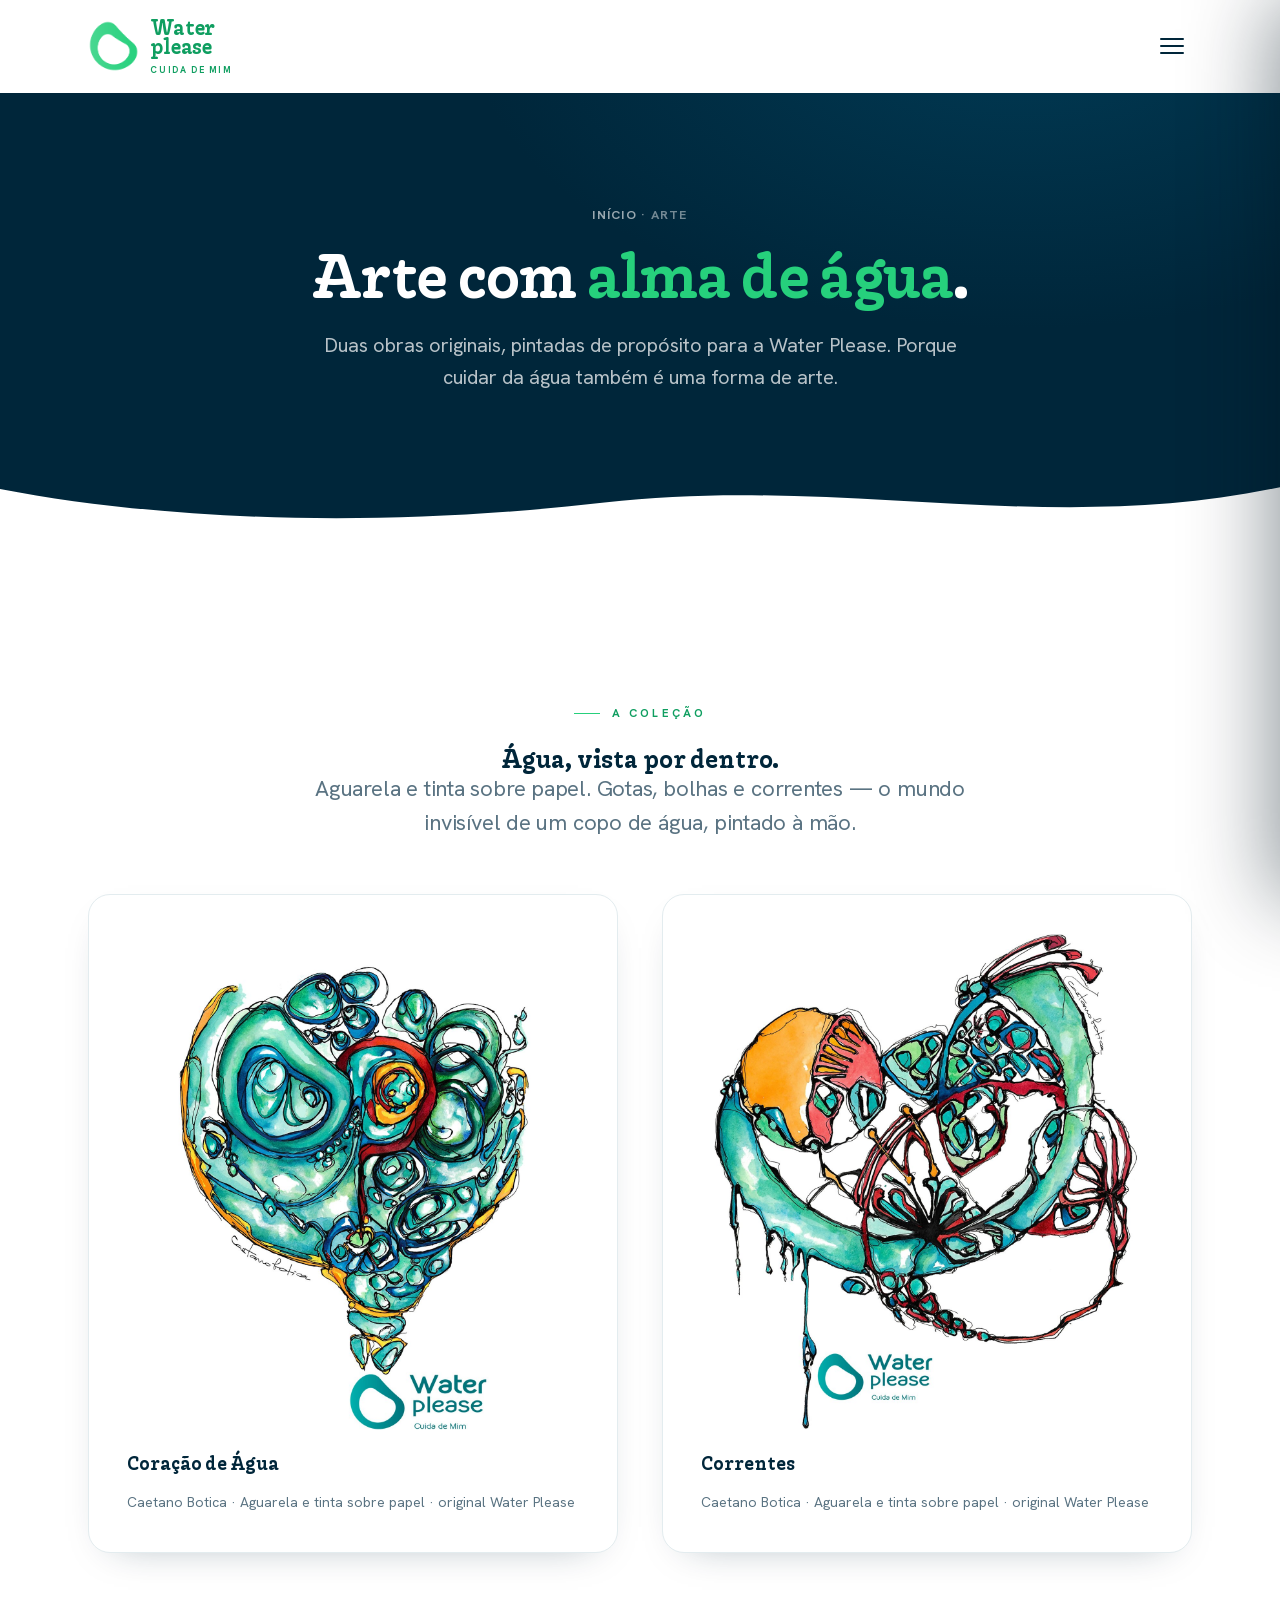
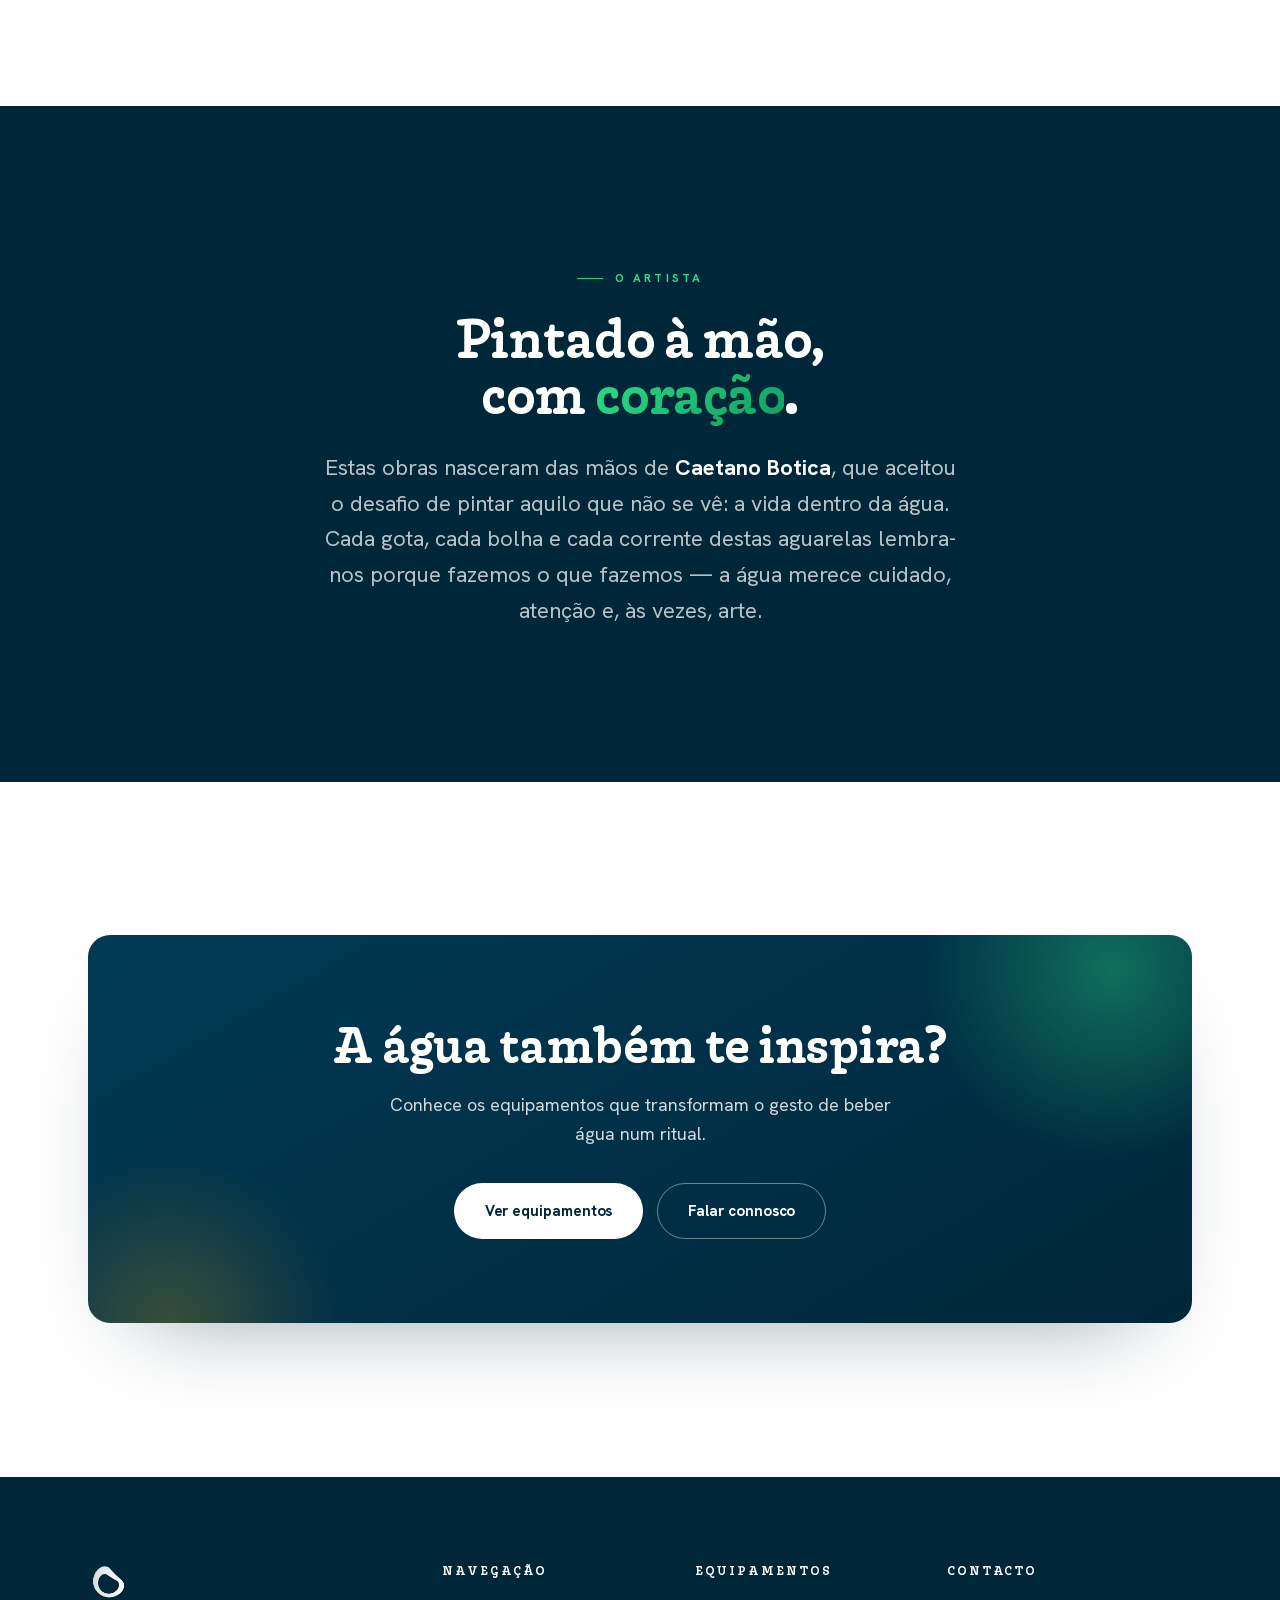
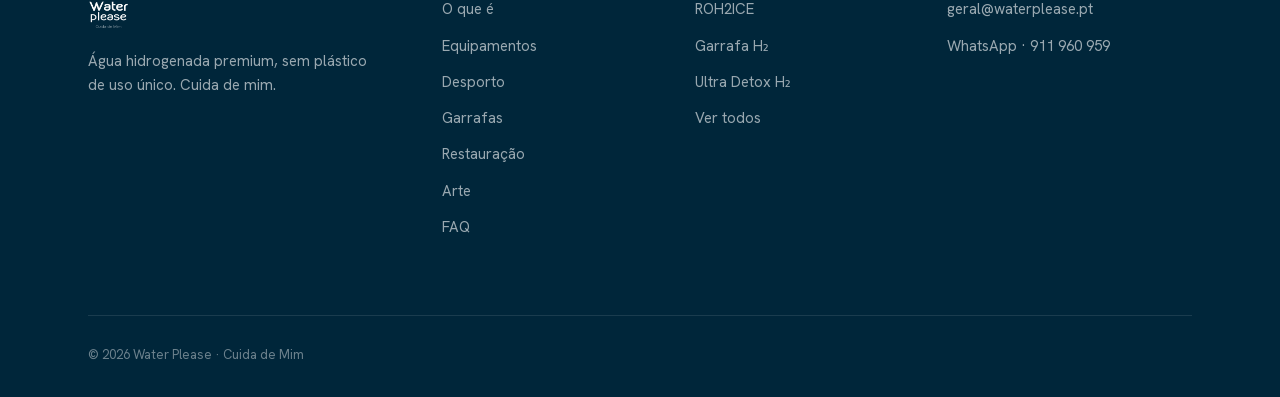
==== arte.html @ 445e9c1e "Water Please — site inicial (deploy) Co-Authored-By: Claude Fable 5 <noreply@anthropic.com>" ====
<!DOCTYPE html>
<html lang="pt">
<head>
<meta charset="UTF-8">
<meta name="viewport" content="width=device-width, initial-scale=1">
<title>Arte — Water Please | Duas obras originais</title>
<meta name="description" content="Duas obras originais em aguarela, criadas de propósito para a Water Please. Arte com alma de água.">
<link rel="icon" href="assets/simbolo.png">
<link rel="stylesheet" href="assets/styles.css?v=49">
<style>
  .art-frame { background:#fff; border:1px solid var(--hairline); border-radius: var(--r-lg); padding: clamp(22px,3vw,44px); box-shadow: var(--shadow-sm); transition: transform .4s var(--ease), box-shadow .4s var(--ease); }
  .art-frame:hover { transform: translateY(-6px); box-shadow: var(--shadow); }
  .art-frame img { width:100%; height:auto; }
  .art-caption { margin-top:18px; display:flex; justify-content:space-between; align-items:baseline; gap:12px; flex-wrap:wrap; }
  .art-caption b { font-family:'Chubbo',sans-serif; font-size:19px; color:var(--ink); }
  .art-caption span { color:var(--muted); font-size:14px; }
  .art-grid { display:grid; grid-template-columns:1fr 1fr; gap: clamp(22px,3.5vw,44px); align-items:start; }
  @media (max-width: 860px){ .art-grid { grid-template-columns:1fr; } }
</style>
</head>
<body>

<header class="site-header">
  <div class="wrap nav">
    <a href="index.html" class="nav__logo"><img src="assets/simbolo-verde.png" alt=""><span class="nav__word">Water<span>please</span><em>Cuida de Mim</em></span></a>
    <button class="nav__toggle" aria-label="Menu"><span></span><span></span><span></span></button>
    <nav class="nav__menu">
      <button class="nav__close" aria-label="Fechar menu">✕</button>
      <a href="o-que-e.html">O que é</a>
      <a href="index.html#sustentabilidade">Sustentabilidade</a>
      <a href="equipamentos.html">Equipamentos</a>
      <a href="desporto.html">Desporto</a>
      <a href="garrafas.html">Garrafas</a>
      <a href="restauracao.html">Restauração</a>
      <a href="arte.html">Arte</a>
      <a href="contacto.html" class="btn btn--primary">Pedir orçamento</a>
    
      <div class="nav__social"><a href="#" class="placeholder">Instagram</a><a href="#" class="placeholder">LinkedIn</a></div>
    </nav>
  </div>
</header>

<section class="page-hero">
  <div class="wrap">
    <div class="crumbs"><a href="index.html">Início</a> · Arte</div>
    <h1>Arte com <span style="color:var(--teal)">alma de água</span>.</h1>
    <p>Duas obras originais, pintadas de propósito para a Water Please. Porque cuidar da água também é uma forma de arte.</p>
  </div>
</section>
<svg class="wave" viewBox="0 0 1440 90" preserveAspectRatio="none" aria-hidden="true"><path d="M0,0 H1440 V26 C1180,84 940,12 680,44 C430,74 190,66 0,28 Z"/></svg>

<section class="section">
  <div class="wrap">
    <div class="center reveal" style="margin-bottom:54px">
      <span class="eyebrow">A coleção</span>
      <h2>Água, vista por dentro.</h2>
      <p class="lead measure" style="margin-inline:auto">Aguarela e tinta sobre papel. Gotas, bolhas e correntes — o mundo invisível de um copo de água, pintado à mão.</p>
    </div>
    <div class="art-grid">
      <figure class="art-frame reveal">
        <img loading="lazy" decoding="async" src="assets/arte-1.jpg" alt="Obra original em aguarela para a Water Please — coração de água e bolhas">
        <figcaption class="art-caption"><b>Coração de Água</b><span>Caetano Botica · Aguarela e tinta sobre papel · original Water Please</span></figcaption>
      </figure>
      <figure class="art-frame reveal" data-d="1">
        <img loading="lazy" decoding="async" src="assets/arte-2.jpg" alt="Obra original em aguarela para a Water Please — correntes e gotas em movimento">
        <figcaption class="art-caption"><b>Correntes</b><span>Caetano Botica · Aguarela e tinta sobre papel · original Water Please</span></figcaption>
      </figure>
    </div>
  </div>
</section>

<section class="section section--deep">
  <div class="wrap manifesto reveal" style="max-width:820px">
    <span class="eyebrow" style="justify-content:center">O artista</span>
    <h2 style="font-size:clamp(30px,4.6vw,54px)">Pintado à mão,<br>com <i>coração</i>.</h2>
    <p>Estas obras nasceram das mãos de <b style="color:#fff">Caetano Botica</b>, que aceitou o desafio de pintar aquilo que não se vê: a vida dentro da água. Cada gota, cada bolha e cada corrente destas aguarelas lembra-nos porque fazemos o que fazemos — a água merece cuidado, atenção e, às vezes, arte.</p>
  </div>
</section>

<section class="section">
  <div class="wrap">
    <div class="cta-band reveal">
      <h2>A água também te inspira?</h2>
      <p>Conhece os equipamentos que transformam o gesto de beber água num ritual.</p>
      <div style="display:flex;gap:14px;justify-content:center;flex-wrap:wrap">
        <a href="equipamentos.html" class="btn btn--light">Ver equipamentos</a>
        <a href="contacto.html" class="btn btn--outline-light">Falar connosco</a>
      </div>
    </div>
  </div>
</section>

<footer class="site-footer">
  <div class="wrap">
    <div class="footer-grid">
      <div><img class="flogo" src="assets/logo-vertical-branco.png" alt="Water Please"><p style="font-size:15px;max-width:280px">Água hidrogenada premium, sem plástico de uso único. Cuida de mim.</p></div>
      <div><h4>Navegação</h4><ul><li><a href="o-que-e.html">O que é</a></li><li><a href="equipamentos.html">Equipamentos</a></li><li><a href="desporto.html">Desporto</a></li><li><a href="garrafas.html">Garrafas</a></li><li><a href="restauracao.html">Restauração</a></li><li><a href="arte.html">Arte</a></li><li><a href="index.html#faq">FAQ</a></li></ul></div>
      <div><h4>Equipamentos</h4><ul><li><a href="equipamentos/roh2ice.html">ROH2ICE</a></li><li><a href="equipamentos/garrafa-h2.html">Garrafa H₂</a></li><li><a href="equipamentos/ultra-detox-h2.html">Ultra Detox H₂</a></li><li><a href="equipamentos.html">Ver todos</a></li></ul></div>
      <div><h4>Contacto</h4><ul><li><a href="mailto:geral@waterplease.pt">geral@waterplease.pt</a></li><li><a href="#" data-wpp>WhatsApp · 911 960 959</a></li></ul></div>
    </div>
    <div class="footer-bottom"><span>© 2026 Water Please · Cuida de Mim</span></div>
  </div>
</footer>

<script src="assets/app.js"></script>
</body>
</html>
---- assets/styles.css ----
/* fontes locais */
@font-face { font-family: 'Chubbo'; font-style: normal; font-weight: 500; font-display: swap; src: url('fonts/chubbo-500.woff2') format('woff2'); }
@font-face { font-family: 'Chubbo'; font-style: normal; font-weight: 700; font-display: swap; src: url('fonts/chubbo-700.woff2') format('woff2'); }
@font-face { font-family: 'Hanken Grotesk'; font-style: normal; font-weight: 400; font-display: swap; src: url('fonts/hanken-400.woff2') format('woff2'); }
@font-face { font-family: 'Hanken Grotesk'; font-style: normal; font-weight: 600; font-display: swap; src: url('fonts/hanken-600.woff2') format('woff2'); }
@font-face { font-family: 'Hanken Grotesk'; font-style: normal; font-weight: 700; font-display: swap; src: url('fonts/hanken-700.woff2') format('woff2'); }

/* ============================================================
   WATER PLEASE — Sistema de design v3 (grotesk / sustentável)
   Inspirado no minimalismo da Água KM Zero.
   Letra: Hanken Grotesk (stand-in livre da "Athletics").
   Paleta Água KM Zero: verde #26D07C · navy #00263A · menta #C8EED5 · branco
   ============================================================ */

:root {
  /* Paleta Água KM Zero — verde #26D07C + navy #00263A + menta.
     Os nomes --teal* mantêm-se por compatibilidade, mas apontam ao verde. */
  --teal-dark:   #0f9e60;   /* verde para texto/links (contraste em branco) */
  --teal:        #26D07C;   /* verde da marca (acentos, botões) */
  --teal-bright: #2ee089;
  --deep:        #00263A;   /* navy petróleo — fundos escuros */
  --deep-2:      #01344c;
  --ink:         #00263A;   /* títulos e texto sobre claro */
  --ink-2:       #063049;
  --muted:       #5a7382;
  --faint:       #93a8b4;
  --hairline:    #e3ecef;
  --bg:          #ffffff;
  --cream:       #f1faf4;
  --cream-2:     #e6fbed;

  /* acentos secundários do universo KM0 (reclame): amarelo e lilás */
  --sun:         #FFB600;
  --sun-soft:    #ffe9b3;
  --lilac:       #C7A0CE;
  --lilac-soft:  #efe2f2;
  --mint:        #C8EED5;

  --grad:        linear-gradient(135deg, #2ee089 0%, #0f9e60 100%);
  --grad-deep:   linear-gradient(150deg, #013a54 0%, var(--deep) 100%);

  --shadow-xs:   0 2px 10px -4px rgba(0,38,58,.16);
  --shadow-sm:   0 14px 40px -26px rgba(0,38,58,.4);
  --shadow:      0 40px 90px -54px rgba(0,38,58,.5);

  --r-lg: 22px;
  --r-md: 16px;
  --r-sm: 11px;
  --line: var(--hairline);          /* alias legado */
  --radius-sm: var(--r-sm);         /* alias legado */
  --maxw: 1200px;
  --gut: clamp(20px, 5vw, 48px);
  --ease: cubic-bezier(.22,.61,.36,1);
  --ease-soft: cubic-bezier(.4,.14,.3,1);
}

* { box-sizing: border-box; margin: 0; padding: 0; }
html { scroll-behavior: smooth; -webkit-text-size-adjust: 100%; }
::selection { background: var(--teal); color: #fff; }

body {
  font-family: 'Hanken Grotesk', system-ui, -apple-system, sans-serif;
  color: var(--ink); background: var(--bg);
  line-height: 1.62; font-size: 17px; font-weight: 400;
  overflow-x: hidden; -webkit-font-smoothing: antialiased; text-rendering: optimizeLegibility;
}

/* ---- Tipografia: títulos em Chubbo (redonda/pesada, como o wordmark KM0);
       corpo em Hanken Grotesk ---- */
h1,h2,h3,h4 {
  font-family: 'Chubbo', 'Baloo 2', sans-serif;
  font-weight: 700; line-height: 1.06; letter-spacing: -.005em; color: var(--ink);
}
h1 i, h2 i, h3 i, .it { font-style: normal; }
.grad-text, h1 i, h2 i {
  background: var(--grad); -webkit-background-clip: text; background-clip: text;
  -webkit-text-fill-color: transparent; color: var(--teal-dark);
}

a { color: var(--teal-dark); text-decoration: none; transition: color .25s var(--ease); }
a:hover { color: var(--teal); }
img { max-width: 100%; display: block; }
ul { list-style: none; }

.wrap { width: 100%; max-width: var(--maxw); margin: 0 auto; padding: 0 var(--gut); }
.section { padding: clamp(76px, 12vw, 160px) 0; position: relative; }
.section--cream { background: var(--cream); }
.section--deep { background: var(--deep); color: rgba(255,255,255,.76); }
.section--deep h2, .section--deep h3 { color: #fff; }
.center { text-align: center; }
.measure { max-width: 680px; }
.center .measure { margin-inline: auto; }
.lead { font-size: clamp(18px, 2.1vw, 22px); color: var(--muted); font-weight: 400; line-height: 1.55; letter-spacing: -.01em; }

/* eyebrow em caixa alta espaçada — igual ao registo tipográfico do KM0 */
.eyebrow {
  display: inline-flex; align-items: center; gap: 12px;
  font-weight: 700; text-transform: uppercase;
  letter-spacing: .28em; font-size: 11.5px; color: var(--teal-dark); margin-bottom: 22px;
}
.eyebrow::before { content: ""; width: 26px; height: 1px; background: var(--teal); display: inline-block; }
.center .eyebrow { justify-content: center; }
.section--deep .eyebrow { color: var(--teal-bright); }

.sec-index { font-weight: 700; font-size: 13px; color: var(--faint); letter-spacing: .04em; }

.btn {
  position: relative; display: inline-flex; align-items: center; gap: 9px;
  font-weight: 700; font-size: 15px; letter-spacing: -.005em;
  padding: 15px 30px; border-radius: 100px; border: 1px solid transparent; cursor: pointer; overflow: hidden;
  transition: transform .3s var(--ease), box-shadow .3s var(--ease), color .3s var(--ease), background .3s var(--ease), border-color .3s var(--ease);
}
.btn:hover { transform: translateY(-2px); }
.btn--primary { background: var(--teal); color: var(--deep); box-shadow: var(--shadow-sm); }
.btn--primary:hover { color: var(--deep); background: #1fbf70; box-shadow: var(--shadow); }
.btn--ghost { border-color: rgba(0,38,58,.2); color: var(--ink); background: transparent; }
.btn--ghost:hover { border-color: var(--teal); background: rgba(38,208,124,.1); color: var(--teal-dark); }
.btn--wpp { background: #1fae57; color: #fff; }
.btn--wpp:hover { color: #fff; box-shadow: 0 16px 36px -18px rgba(37,211,102,.8); }
.btn--light { background: #fff; color: var(--ink); }
.btn--light:hover { color: var(--teal-dark); }
.btn--outline-light { border-color: rgba(255,255,255,.42); color: #fff; background: transparent; }
.btn--outline-light:hover { background: #fff; color: var(--ink); border-color: #fff; }
.btn-arrow { transition: transform .3s var(--ease); }
.btn:hover .btn-arrow { transform: translateX(4px); }

.link-arrow { display: inline-flex; align-items: center; gap: 8px; font-weight: 700; font-size: 15px; }
.link-arrow span { transition: transform .3s var(--ease); }
.link-arrow:hover span { transform: translateX(5px); }

.site-header {
  position: sticky; top: 0; z-index: 60; background: rgba(255,255,255,.78);
  backdrop-filter: saturate(180%) blur(18px); -webkit-backdrop-filter: saturate(180%) blur(18px);
  border-bottom: 1px solid transparent; transition: border-color .3s, background .3s;
}
.site-header.scrolled { border-color: var(--hairline); background: rgba(255,255,255,.92); }
.nav { display: flex; align-items: center; justify-content: space-between; height: 92px; }
.nav__logo img { height: 62px; width: auto; }
.nav__menu { display: flex; align-items: center; gap: 36px; }
.nav__menu a:not(.btn) { font-weight: 600; font-size: 15px; letter-spacing: -.01em; color: var(--ink); position: relative; }
.nav__menu a:not(.btn)::after { content: ""; position: absolute; left: 0; bottom: -6px; width: 0; height: 1.5px; background: var(--teal); transition: width .3s var(--ease); }
.nav__menu a:not(.btn):hover { color: var(--teal-dark); }
.nav__menu a:not(.btn):hover::after { width: 100%; }
.nav__menu .btn { padding: 11px 24px; }
.nav__toggle { display: none; background: none; border: 0; cursor: pointer; padding: 8px; }
.nav__toggle span { display: block; width: 24px; height: 2px; background: var(--ink); margin: 5px 0; border-radius: 2px; transition: .3s var(--ease); }

/* ---- HERO — grande, minimalista, muito branco ---- */
.hero {
  position: relative; padding: clamp(64px,10vw,120px) 0 clamp(76px,11vw,130px);
  background: radial-gradient(1100px 720px at 82% -12%, var(--cream-2), transparent 60%), var(--bg);
  overflow: hidden;
}
.hero .wrap { position: relative; z-index: 2; display: grid; grid-template-columns: 1.1fr .9fr; gap: clamp(36px,6vw,72px); align-items: center; }
.hero h1 { font-size: clamp(44px, 7vw, 86px); line-height: 1.0; letter-spacing: -.01em; }
.hero p { font-size: clamp(17px,2vw,21px); color: var(--muted); margin: 26px 0 38px; max-width: 500px; line-height: 1.55; }
.hero__cta { display: flex; gap: 14px; flex-wrap: wrap; align-items: center; }

/* variante escura do hero — navy KM0 com título verde (registo do logótipo) */
.hero--dark {
  background: radial-gradient(1100px 720px at 82% -12%, #013a54, transparent 62%), var(--deep);
}
.hero--dark h1 { color: #fff; }
.hero--dark h1 i, .hero--dark .grad-text {
  background: none; -webkit-text-fill-color: currentColor; color: var(--teal);
}
.hero--dark p { color: rgba(255,255,255,.72); }
.hero--dark .tagline-chip { background: rgba(255,255,255,.08); border-color: rgba(255,255,255,.16); color: var(--teal); box-shadow: none; }
.hero--dark .btn--ghost { border-color: rgba(255,255,255,.35); color: #fff; }
.hero--dark .btn--ghost:hover { border-color: var(--teal); background: rgba(38,208,124,.12); color: var(--teal); }
.hero--dark .blob { box-shadow: 0 40px 90px -40px rgba(0,0,0,.6), inset 0 -30px 60px rgba(255,255,255,.18), inset 0 30px 70px rgba(0,38,58,.25); }

.tagline-chip {
  display: inline-flex; align-items: center; gap: 9px; background: rgba(255,255,255,.7);
  border: 1px solid var(--hairline); border-radius: 100px; padding: 8px 18px 8px 8px;
  font-weight: 700; font-size: 12px; letter-spacing: .06em; text-transform: uppercase;
  color: var(--teal-dark); margin-bottom: 28px; box-shadow: var(--shadow-xs);
}
.tagline-chip .dot { width: 20px; height: 20px; border-radius: 50%; background: var(--grad); display: inline-block; }

.hero__art { position: relative; aspect-ratio: 1/1; display: grid; place-items: center; }
/* manchas amarela e lilás atrás do blob — como no reclame KM0 */
.hero__art::before {
  content: ""; position: absolute; top: 2%; right: -4%; width: 38%; aspect-ratio: 1/1;
  background: var(--sun); border-radius: 62% 38% 55% 45% / 50% 60% 40% 50%; z-index: 0;
  animation: morph 22s var(--ease-soft) infinite reverse;
}
.hero__art::after {
  content: ""; position: absolute; bottom: 0; left: -2%; width: 30%; aspect-ratio: 1/1;
  background: var(--lilac); border-radius: 45% 55% 60% 40% / 55% 45% 55% 45%; z-index: 0;
  animation: morph 18s var(--ease-soft) infinite;
}
.hero__art .blob { z-index: 1; }
.blob {
  position: relative; width: 88%; aspect-ratio: 1/1; border-radius: 58% 42% 55% 45% / 48% 54% 46% 52%;
  background: var(--grad); box-shadow: var(--shadow), inset 0 -30px 60px rgba(255,255,255,.18), inset 0 30px 70px rgba(5,42,43,.22);
  display: grid; place-items: center; animation: morph 16s var(--ease-soft) infinite; overflow: hidden;
}
.blob::after { content: ""; position: absolute; top: 8%; left: 12%; width: 46%; height: 30%; background: radial-gradient(closest-side, rgba(255,255,255,.55), transparent); filter: blur(6px); border-radius: 50%; }
.blob img { width: 54%; position: relative; z-index: 2; filter: drop-shadow(0 16px 30px rgba(5,42,43,.28)); }
@keyframes morph {
  0%,100% { border-radius: 58% 42% 55% 45% / 48% 54% 46% 52%; }
  33%     { border-radius: 45% 55% 48% 52% / 55% 45% 58% 42%; }
  66%     { border-radius: 52% 48% 42% 58% / 46% 56% 44% 54%; }
}
.bubbles { position: absolute; inset: 0; pointer-events: none; z-index: 3; }
.bubble { position: absolute; bottom: 12%; border-radius: 50%; background: radial-gradient(circle at 32% 28%, rgba(255,255,255,.95), rgba(255,255,255,.25) 60%, rgba(255,255,255,0)); opacity: 0; animation: rise var(--dur,7s) var(--ease-soft) infinite; animation-delay: var(--del,0s); }
@keyframes rise {
  0%   { transform: translateY(0) scale(.6); opacity: 0; }
  12%  { opacity: .9; }
  80%  { opacity: .7; }
  100% { transform: translateY(-340px) scale(1.05); opacity: 0; }
}

/* ---- Faixa de sustentabilidade — o "Zero / Zero / Zero" do KM0 ---- */
.zero-band { border-top: 1px solid var(--hairline); border-bottom: 1px solid var(--hairline); background: var(--cream); }
.zero-grid { display: grid; grid-template-columns: repeat(3,1fr); }
.zero { padding: clamp(38px,5vw,60px) clamp(22px,3vw,40px); text-align: center; position: relative; }
.zero + .zero { border-left: 1px solid var(--hairline); }
.zero__k { display: block; font-family: 'Chubbo', sans-serif; font-weight: 700; font-size: clamp(38px,5vw,60px); letter-spacing: -.005em; line-height: 1; color: var(--teal); }
/* cada Zero na sua cor, como as manchas do reclame KM0 */
.zero:nth-child(2) .zero__k { color: var(--sun); }
.zero:nth-child(3) .zero__k { color: var(--lilac); }
.zero:nth-child(1) { background: radial-gradient(140% 120% at 50% -20%, #d9f6e4, transparent 70%); }
.zero:nth-child(2) { background: radial-gradient(140% 120% at 50% -20%, var(--sun-soft), transparent 70%); }
.zero:nth-child(3) { background: radial-gradient(140% 120% at 50% -20%, var(--lilac-soft), transparent 70%); }
.zero__t { display: block; margin-top: 14px; font-weight: 700; font-size: 16px; color: var(--ink); text-transform: uppercase; letter-spacing: .12em; }
.zero__d { display: block; margin-top: 8px; color: var(--muted); font-size: 15px; line-height: 1.5; }

/* ---- Manifesto grande, tipo statement (o "Refill, Reuse." deles) ---- */
.manifesto { text-align: center; }
.manifesto h2 { font-size: clamp(38px,6.6vw,80px); letter-spacing: -.01em; line-height: 1.04; }
.manifesto p { max-width: 640px; margin: 28px auto 0; font-size: clamp(18px,2.2vw,22px); color: var(--muted); }
.section--deep .manifesto p { color: rgba(255,255,255,.72); }

.stats { display: grid; grid-template-columns: repeat(4,1fr); gap: clamp(20px,4vw,48px); }
.stat { position: relative; padding-left: 22px; }
.stat::before { content: ""; position: absolute; left: 0; top: 4px; bottom: 4px; width: 2px; background: var(--grad); border-radius: 2px; }
.stat__num { font-family: 'Chubbo', sans-serif; font-weight: 700; font-size: clamp(34px,4.4vw,52px); line-height: 1; letter-spacing: -.01em; color: var(--ink); }
.stat__num sup { font-size: .42em; vertical-align: super; color: var(--teal); font-weight: 700; }
.stat__lbl { color: var(--muted); font-size: 14.5px; margin-top: 12px; line-height: 1.45; }

.grid-3 { display: grid; grid-template-columns: repeat(3,1fr); gap: clamp(18px,2.4vw,26px); }
.grid-2 { display: grid; grid-template-columns: repeat(2,1fr); gap: clamp(18px,2.4vw,26px); }

.card { background: #fff; border: 1px solid var(--hairline); border-radius: var(--r-lg); padding: clamp(28px,3vw,40px); transition: transform .4s var(--ease), box-shadow .4s var(--ease), border-color .4s var(--ease); height: 100%; }
.card:hover { transform: translateY(-8px); box-shadow: var(--shadow); border-color: transparent; }
.card__ico { width: 52px; height: 52px; border-radius: 45% 55% 60% 40% / 55% 45% 55% 45%; margin-bottom: 22px; display: grid; place-items: center; font-size: 24px; background: var(--mint); border: 0; }
/* ícones alternam as cores do reclame: menta → amarelo → lilás */
.grid-3 .card:nth-child(3n+2) .card__ico { background: var(--sun-soft); }
.grid-3 .card:nth-child(3n+3) .card__ico { background: var(--lilac-soft); }
.grid-2 .card:nth-child(4n+2) .card__ico { background: var(--sun-soft); }
.grid-2 .card:nth-child(4n+3) .card__ico { background: var(--lilac-soft); }
.card h3 { font-size: 21px; margin-bottom: 12px; letter-spacing: -.02em; }
.card p { color: var(--muted); font-size: 16px; }
.section--deep .card { background: var(--deep-2); border-color: rgba(255,255,255,.08); }
.section--deep .card p { color: rgba(255,255,255,.64); }
.section--deep .card__ico { background: rgba(255,255,255,.05); border-color: rgba(255,255,255,.1); }

.product-card { background: #fff; border: 1px solid var(--hairline); border-radius: var(--r-lg); overflow: hidden; display: flex; flex-direction: column; transition: transform .4s var(--ease), box-shadow .4s var(--ease), border-color .4s var(--ease); }
.product-card:hover { transform: translateY(-8px); box-shadow: var(--shadow); border-color: transparent; }
.product-card__media { aspect-ratio: 4/3; position: relative; display: grid; place-items: center; background: radial-gradient(120% 120% at 30% 20%, #e6fbed, #c8eed5); overflow: hidden; }
.product-card__media img { width: 44%; transition: transform .6s var(--ease); filter: drop-shadow(0 18px 30px rgba(5,42,43,.16)); }
.product-card:hover .product-card__media img { transform: scale(1.06) rotate(-2deg); }
.product-card__badge { position: absolute; top: 18px; left: 18px; background: rgba(255,255,255,.85); color: var(--teal-dark); backdrop-filter: blur(6px); font-weight: 700; font-size: 11px; letter-spacing: .14em; text-transform: uppercase; padding: 7px 14px; border-radius: 100px; border: 1px solid rgba(255,255,255,.6); }
.product-card__body { padding: clamp(24px,2.6vw,32px); display: flex; flex-direction: column; gap: 14px; flex: 1; }
.product-card__body h3 { font-size: 23px; letter-spacing: -.02em; }
.product-card__specs { display: flex; flex-wrap: wrap; gap: 8px; }
.spec-pill { font-size: 12.5px; font-weight: 700; color: var(--teal-dark); background: var(--cream); border: 1px solid var(--hairline); padding: 6px 13px; border-radius: 100px; letter-spacing: -.005em; }
.product-card__foot { margin-top: auto; padding-top: 10px; }
.soon { opacity: .82; }
.soon .product-card__media { background: repeating-linear-gradient(45deg,#eef9f1,#eef9f1 14px,#e2f4e8 14px,#e2f4e8 28px); }
.soon .product-card__media img { filter: grayscale(.5) opacity(.7); }

.split { display: grid; grid-template-columns: 1fr 1fr; gap: clamp(36px,6vw,80px); align-items: center; }
.split__art { position: relative; aspect-ratio: 4/5; border-radius: var(--r-lg); overflow: hidden; background: var(--grad); box-shadow: var(--shadow); display: grid; place-items: center; }
.split__art img { width: 50%; filter: drop-shadow(0 20px 40px rgba(5,42,43,.28)); }
.split__art .bubbles { z-index: 4; }
.split h2 { font-size: clamp(30px,4vw,48px); }
.checklist { margin-top: 8px; }
.checklist li { display: flex; gap: 14px; align-items: flex-start; margin-bottom: 16px; color: var(--ink); font-size: 16.5px; }
.checklist li::before {
  content: ""; flex: 0 0 auto; width: 22px; height: 22px; margin-top: 3px; border-radius: 50%; background: var(--grad);
  -webkit-mask: url("data:image/svg+xml,%3Csvg xmlns='http://www.w3.org/2000/svg' viewBox='0 0 24 24'%3E%3Cpath fill='black' d='M9 16.2 4.8 12l-1.4 1.4L9 19 21 7l-1.4-1.4z'/%3E%3C/svg%3E") center/16px no-repeat;
          mask: url("data:image/svg+xml,%3Csvg xmlns='http://www.w3.org/2000/svg' viewBox='0 0 24 24'%3E%3Cpath fill='black' d='M9 16.2 4.8 12l-1.4 1.4L9 19 21 7l-1.4-1.4z'/%3E%3C/svg%3E") center/16px no-repeat;
}

.faq-item { border-bottom: 1px solid var(--hairline); }
.faq-item:first-child { border-top: 1px solid var(--hairline); }
.faq-q { width: 100%; text-align: left; background: none; border: 0; cursor: pointer; padding: 26px 0; display: flex; justify-content: space-between; gap: 24px; align-items: center; font-family: 'Hanken Grotesk', sans-serif; font-weight: 700; font-size: clamp(18px,2.2vw,22px); letter-spacing: -.02em; color: var(--ink); transition: color .25s; }
.faq-q:hover { color: var(--teal-dark); }
.faq-q .pm { position: relative; flex: 0 0 auto; width: 22px; height: 22px; }
.faq-q .pm::before, .faq-q .pm::after { content: ""; position: absolute; background: var(--teal); border-radius: 2px; transition: transform .35s var(--ease), opacity .35s; }
.faq-q .pm::before { top: 10px; left: 0; width: 22px; height: 2px; }
.faq-q .pm::after { left: 10px; top: 0; width: 2px; height: 22px; }
.faq-item.open .pm::after { transform: rotate(90deg); opacity: 0; }
.faq-a { max-height: 0; overflow: hidden; transition: max-height .4s var(--ease); }
.faq-a p { padding: 0 60px 28px 0; color: var(--muted); font-size: 16.5px; }

.cta-band { position: relative; background: var(--grad-deep); color: #fff; border-radius: var(--r-lg); padding: clamp(48px,7vw,84px) clamp(28px,5vw,56px); text-align: center; box-shadow: var(--shadow); overflow: hidden; }
.cta-band::before { content: ""; position: absolute; top: -40%; right: -10%; width: 380px; height: 380px; border-radius: 50%; background: radial-gradient(closest-side, rgba(22,197,187,.4), transparent); }
.cta-band > * { position: relative; z-index: 2; }
.cta-band h2 { color: #fff; font-size: clamp(30px,4.4vw,50px); letter-spacing: -.005em; }
.cta-band p { color: rgba(255,255,255,.82); max-width: 540px; margin: 18px auto 34px; font-size: 18px; }
.cta-row { display: flex; gap: 14px; justify-content: center; flex-wrap: wrap; }

.site-footer { background: var(--deep); color: rgba(255,255,255,.6); padding: clamp(56px,8vw,88px) 0 32px; }
.site-footer a { color: rgba(255,255,255,.6); }
.site-footer a:hover { color: #fff; }
.footer-grid { display: grid; grid-template-columns: 1.5fr 1fr 1fr 1.2fr; gap: clamp(28px,4vw,48px); }
.site-footer img.flogo { height: 64px; margin-bottom: 20px; }
.site-footer h4 { color: #fff; font-weight: 700; text-transform: uppercase; letter-spacing: .16em; font-size: 12px; margin-bottom: 20px; }
.site-footer li { margin-bottom: 12px; font-size: 15px; }
.footer-bottom { border-top: 1px solid rgba(255,255,255,.1); margin-top: clamp(40px,5vw,64px); padding-top: 28px; display: flex; justify-content: space-between; gap: 16px; flex-wrap: wrap; font-size: 13px; color: rgba(255,255,255,.42); }
.placeholder { color: #f4c97a; }

.note { background: var(--cream); border: 1px solid var(--hairline); border-left: 3px solid var(--teal); border-radius: var(--r-sm); padding: 22px 26px; color: var(--muted); font-size: 15px; line-height: 1.65; }

.page-hero { position: relative; background: radial-gradient(900px 500px at 80% -20%, #013a54, transparent 62%), var(--deep); padding: clamp(66px,9vw,112px) 0 clamp(44px,6vw,72px); text-align: center; overflow: hidden; }
.page-hero h1 { font-size: clamp(36px,5.6vw,62px); letter-spacing: -.01em; color: #fff; }
.page-hero h1 span, .page-hero h1 i { color: var(--teal) !important; }
.page-hero p { color: rgba(255,255,255,.72); font-size: clamp(17px,2vw,20px); max-width: 640px; margin: 20px auto 0; }
.crumbs { font-size: 12.5px; letter-spacing: .1em; color: rgba(255,255,255,.45); margin-bottom: 18px; text-transform: uppercase; font-weight: 700; }
.crumbs a { color: rgba(255,255,255,.6); }
.crumbs a:hover { color: var(--teal); }
/* crumbs fora do page-hero (página de produto, fundo claro) */
.section > .wrap > .crumbs { color: var(--faint); }
.section > .wrap > .crumbs a { color: var(--muted); }

.pd { display: grid; grid-template-columns: .92fr 1.08fr; gap: clamp(36px,5vw,64px); align-items: start; }
.pd__media { position: sticky; top: 106px; aspect-ratio: 1/1; border-radius: var(--r-lg); background: linear-gradient(160deg,#f7fbf9,#e9f2ee); border: 1px solid var(--hairline); box-shadow: var(--shadow); display: grid; place-items: center; overflow: hidden; }
.pd__media img { width: 54%; filter: drop-shadow(0 22px 40px rgba(5,42,43,.3)); }
.pd h1 { font-size: clamp(34px,4.8vw,56px); letter-spacing: -.005em; }
.spec-table { width: 100%; border-collapse: collapse; }
.spec-table th, .spec-table td { text-align: left; padding: 15px 0; border-bottom: 1px solid var(--hairline); vertical-align: top; font-size: 15.5px; }
.spec-table th { width: 44%; color: var(--muted); font-weight: 700; }
.spec-table td { color: var(--ink); }
.tag-row { display: flex; flex-wrap: wrap; gap: 10px; }

.reveal { opacity: 0; transform: translateY(28px); transition: opacity .8s var(--ease), transform .8s var(--ease); }
.reveal.in { opacity: 1; transform: none; }
.reveal[data-d="1"] { transition-delay: .08s; }
.reveal[data-d="2"] { transition-delay: .16s; }
.reveal[data-d="3"] { transition-delay: .24s; }
@media (prefers-reduced-motion: reduce) {
  .reveal { opacity: 1; transform: none; transition: none; }
  .blob, .bubble { animation: none; }
}

@media (max-width: 940px) {
  .hero .wrap { grid-template-columns: 1fr; }
  .hero__art { max-width: 420px; margin: 0 auto; order: -1; }
  .split, .pd, .footer-grid { grid-template-columns: 1fr; }
  .footer-grid { gap: 36px; }
  .pd__media { position: static; max-width: 400px; margin: 0 auto; }
  .grid-3 { grid-template-columns: 1fr 1fr; }
  .stats { grid-template-columns: 1fr 1fr; gap: 34px 24px; }
  .zero-grid { grid-template-columns: 1fr; }
  .zero + .zero { border-left: 0; border-top: 1px solid var(--hairline); }
  .nav__menu { position: fixed; inset: 78px 0 auto 0; background: #fff; flex-direction: column; align-items: stretch; gap: 0; padding: 12px var(--gut) 28px; box-shadow: var(--shadow); transform: translateY(-135%); transition: transform .4s var(--ease); border-bottom: 1px solid var(--hairline); }
  .nav__menu.open { transform: none; }
  .nav__menu a:not(.btn) { padding: 16px 0; border-bottom: 1px solid var(--hairline); }
  .nav__menu a:not(.btn)::after { display: none; }
  .nav__menu .btn { margin-top: 16px; justify-content: center; }
  .nav__toggle { display: block; }
  .nav__toggle.x span:nth-child(1) { transform: translateY(7px) rotate(45deg); }
  .nav__toggle.x span:nth-child(2) { opacity: 0; }
  .nav__toggle.x span:nth-child(3) { transform: translateY(-7px) rotate(-45deg); }
}
@media (max-width: 560px) {
  .grid-3, .grid-2 { grid-template-columns: 1fr; }
  .stats { grid-template-columns: 1fr 1fr; }
  .faq-a p { padding-right: 0; }
}

/* ============================================================
   v3.1 — interações estilo KM0 (onda, marquee, selo rotativo)
   ============================================================ */

/* afinações de cor da banda CTA (verde + amarelo do reclame) */
.cta-band::before { background: radial-gradient(closest-side, rgba(38,208,124,.4), transparent); }
.cta-band::after { content: ""; position: absolute; bottom: -45%; left: -8%; width: 340px; height: 340px; border-radius: 50%; background: radial-gradient(closest-side, rgba(255,182,0,.22), transparent); }

/* onda orgânica a fechar as secções navy (a curva assinatura KM0) */
.wave { display: block; width: 100%; height: clamp(38px, 6vw, 84px); margin-top: -1px; }
.wave path { fill: var(--deep); }

/* marquee — texto a deslizar, tipo manifesto enérgico deles */
.marquee { overflow: hidden; background: var(--teal); padding: 16px 0; }
.marquee__track {
  display: flex; white-space: nowrap; width: max-content;
  animation: marquee 26s linear infinite;
  font-family: 'Chubbo', sans-serif; font-weight: 700;
  font-size: clamp(17px, 2.3vw, 24px); color: var(--deep);
}
.marquee__track > span { padding-right: 42px; }
@keyframes marquee { to { transform: translateX(-50%); } }
@media (prefers-reduced-motion: reduce) { .marquee__track { animation: none; } }

/* selo circular rotativo (o "contáctanos" deles) */
.badge-spin {
  position: fixed; right: 26px; bottom: 26px; width: 106px; height: 106px; z-index: 70;
  border-radius: 50%; background: var(--deep); box-shadow: var(--shadow-sm);
  display: grid; place-items: center; transition: transform .3s var(--ease);
}
.badge-spin:hover { transform: scale(1.08) rotate(6deg); }
.badge-spin svg { position: absolute; inset: 4%; width: 92%; height: 92%; animation: spin 16s linear infinite; }
.badge-spin text { fill: var(--teal); font: 700 12.5px 'Hanken Grotesk', sans-serif; letter-spacing: .16em; text-transform: uppercase; }
.badge-spin img { width: 32px; position: relative; z-index: 2; }
@keyframes spin { to { transform: rotate(360deg); } }
@media (prefers-reduced-motion: reduce) { .badge-spin svg { animation: none; } }
@media (max-width: 560px) { .badge-spin { width: 84px; height: 84px; right: 14px; bottom: 14px; } .badge-spin img { width: 24px; } }

/* parallax do hero (JS escreve a transform) */
.hero__art { will-change: transform; transition: transform .25s var(--ease-soft); }

/* ---- símbolo WP interativo: cicla verde -> amarelo -> roxo ---- */
.wp-symbol {
  width: 56%; aspect-ratio: 505 / 512; display: block;
  background: var(--teal);
  -webkit-mask: url("simbolo-branco.png") center / contain no-repeat;
          mask: url("simbolo-branco.png") center / contain no-repeat;
  animation: wpCycle 7.5s var(--ease-soft) infinite;
  transition: transform .45s var(--ease);
  cursor: pointer;
}
.wp-symbol:hover { transform: scale(1.1) rotate(-5deg); animation-duration: 2.2s; }
@keyframes wpCycle {
  0%, 100% { background: #26D07C; }   /* verde */
  33%      { background: #FFB600; }   /* amarelo */
  66%      { background: #C7A0CE; }   /* roxo */
}
@media (prefers-reduced-motion: reduce) { .wp-symbol { animation: none; } }

/* variante do hero: símbolo grande no lugar do blob, só com as bolhas */
.wp-symbol--hero { width: 76%; margin: auto; filter: drop-shadow(0 30px 60px rgba(0,0,0,.45)); }
.hero--dark .hero__art::before, .hero--dark .hero__art::after { display: none; }

/* ---- v3.2: imagens de produto nas cores do reclame, símbolo branco ---- */
.product-card__media { background: linear-gradient(160deg,#f7fbf9,#e9f2ee); }
.grid-3 .product-card:nth-child(3n+2) .product-card__media { background: var(--sun); }
.grid-3 .product-card:nth-child(3n+3) .product-card__media { background: var(--lilac); }
.product-card__media img { width: 42%; filter: drop-shadow(0 18px 30px rgba(0,38,58,.28)); }
.soon { opacity: 1; }
.soon .product-card__media { background: var(--sun); }
.grid-3 .product-card.soon:nth-child(3n+3) .product-card__media { background: var(--lilac); }
.soon .product-card__media img { filter: drop-shadow(0 18px 30px rgba(0,38,58,.28)); }

/* ---- wp-cycle: símbolo WP a fundir verde -> amarelo -> roxo (3 PNGs) ---- */
.wp-cycle { position: relative; width: 58%; aspect-ratio: 505 / 512; cursor: pointer; transition: transform .45s var(--ease); }
.wp-cycle img { position: absolute; inset: 0; width: 100%; height: 100%; object-fit: contain; opacity: 0; animation: wpFade 7.5s linear infinite; }
.wp-cycle img:nth-child(1) { animation-delay: 0s; }
.wp-cycle img:nth-child(2) { animation-delay: 2.5s; }
.wp-cycle img:nth-child(3) { animation-delay: 5s; }
.wp-cycle:hover { transform: scale(1.09) rotate(-5deg); }
@keyframes wpFade {
  0% { opacity: 0; } 5% { opacity: 1; } 30% { opacity: 1; } 38% { opacity: 0; } 100% { opacity: 0; }
}
.wp-cycle--hero { width: 95%; flex: 0 0 auto; margin: 0; filter: drop-shadow(0 30px 60px rgba(0,0,0,.45)); }
.hero__art .wp-lockup { transform: scale(1.12) translateX(-8%); transform-origin: center; }
@media (max-width: 940px) { .hero__art .wp-lockup { transform: scale(1.05); } }
.wp-cycle--hero img:nth-child(1) { opacity: 1; }  /* arranque imediato */
@media (prefers-reduced-motion: reduce) { .wp-cycle img { animation: none; } .wp-cycle img:nth-child(1) { opacity: 1; } }

/* lockup do hero: símbolo + letras "Water please" na mesma cor alternada */
.wp-lockup { display: flex; align-items: center; gap: clamp(18px, 2.6vw, 34px); margin: auto; }
.wp-word {
  font-family: 'Chubbo', 'Baloo 2', sans-serif; font-weight: 700;
  font-size: clamp(38px, 4.8vw, 66px); line-height: .95; letter-spacing: -.01em;
  animation: wpTextCycle 7.5s linear infinite;
}
.wp-word span { display: block; }
.wp-word em {
  display: block; font-style: normal; font-family: 'Hanken Grotesk', sans-serif;
  font-weight: 600; font-size: clamp(13px, 1.3vw, 17px); letter-spacing: .18em;
  text-transform: none; margin-top: 12px; opacity: .9;
}
@keyframes wpTextCycle {
  0%, 29%  { color: #26D07C; }
  37%, 62% { color: #FFB600; }
  70%, 95% { color: #C7A0CE; }
  100%     { color: #26D07C; }
}
@media (prefers-reduced-motion: reduce) { .wp-word { animation: none; color: #26D07C; } }
@media (max-width: 940px) { .wp-lockup { justify-content: center; } }

/* ============================================================
   v4 — menu lateral estilo KM0 (gaveta à direita)
   ============================================================ */
.nav__toggle { display: block; }
.nav__menu {
  position: fixed; inset: 0 0 0 auto; height: 100vh; height: 100dvh;
  width: min(430px, 88vw);
  display: flex; flex-direction: column; align-items: stretch; justify-content: flex-start;
  gap: 0; padding: 96px clamp(28px, 4vw, 52px) 40px;
  background: var(--deep); box-shadow: -30px 0 80px rgba(0, 20, 32, .45);
  transform: translateX(105%); transition: transform .5s var(--ease);
  z-index: 90; overflow-y: auto; border-bottom: 0;
}
.nav__menu.open { transform: none; }
.nav__menu a:not(.btn) {
  font-family: 'Hanken Grotesk', sans-serif; font-weight: 600;
  font-size: clamp(22px, 2.6vw, 30px); letter-spacing: -.01em;
  color: var(--teal); padding: 20px 0; border-bottom: 1px solid rgba(255,255,255,.16);
}
.nav__menu a:not(.btn)::after { display: none; }
.nav__menu a:not(.btn):hover { color: #fff; padding-left: 8px; transition: padding .3s var(--ease), color .3s; }
.nav__menu .btn { margin-top: 30px; justify-content: center; padding: 15px 30px; }
.nav__close {
  position: absolute; top: 22px; right: 24px; background: none; border: 0;
  color: #fff; font-size: 26px; line-height: 1; cursor: pointer; padding: 8px;
  transition: transform .3s var(--ease);
}
.nav__close:hover { transform: rotate(90deg); }
.nav__social { display:none; margin-top: auto; padding-top: 34px; display: flex; flex-direction: column; gap: 12px; }
.nav__social a {
  font-size: 13px; font-weight: 700; letter-spacing: .18em; text-transform: uppercase;
  color: rgba(255,255,255,.75) !important; padding: 0 !important; border: 0 !important;
}
.nav__social a:hover { color: #fff !important; }
@media (max-width: 940px) {
  .nav__menu { inset: 0 0 0 auto; padding: 96px 28px 32px; }
  .nav__menu a:not(.btn) { padding: 18px 0; }
}

/* ---- logótipo do cabeçalho em lockup (símbolo + Chubbo, como o hero) ---- */
.nav__logo { display: flex; align-items: center; gap: 11px; }
.nav__logo img { height: 52px; width: auto; }
.nav__word {
  font-family: 'Chubbo', 'Baloo 2', sans-serif; font-weight: 700;
  font-size: 21px; line-height: .92; letter-spacing: -.01em; color: var(--teal-dark);
}
.nav__word > span { display: block; }
.nav__word em {
  display: block; font-style: normal; font-family: 'Hanken Grotesk', sans-serif;
  font-weight: 700; font-size: 9px; letter-spacing: .18em; color: var(--teal-dark);
  margin-top: 9px; text-transform: uppercase;
}

/* preenchimento infalível das molduras de imagem (evita bug do height:100% com aspect-ratio) */
.product-card__media, .pd__media { position: relative; }
img.media-cover { position: absolute; inset: 0; width: 100% !important; height: 100% !important; object-fit: cover; filter: none; }

/* faixa de clientes de referência no banner */
.clientes-strip { margin-top: 34px; display: flex; align-items: center; justify-content: center; gap: clamp(14px, 2.4vw, 30px); flex-wrap: wrap; }
.clientes-strip > span { font-size: 11px; font-weight: 700; letter-spacing: .26em; text-transform: uppercase; color: var(--teal); }
.clientes-strip > b {
  font-family: 'Chubbo', sans-serif; font-weight: 500; font-size: clamp(15px, 1.7vw, 19px);
  color: rgba(255,255,255,.85); white-space: nowrap;
}
.clientes-strip > b + b::before { content: "·"; color: var(--teal); margin-right: clamp(14px, 2.4vw, 30px); }

/* clientes de referência a desfilar no banner */
.clientes-marquee { margin-top: 38px; overflow: hidden; }
.clientes-label { display: block; text-align: center; font-size: 11px; font-weight: 700; letter-spacing: .26em; text-transform: uppercase; color: var(--teal); margin-bottom: 16px; }
.clientes-track {
  display: flex; white-space: nowrap; width: max-content;
  animation: marquee 20s linear infinite;
  font-family: 'Chubbo', sans-serif; font-weight: 500;
  font-size: clamp(17px, 2vw, 22px); color: rgba(255,255,255,.88);
}
.clientes-track > span { padding-right: 46px; }
@media (prefers-reduced-motion: reduce) { .clientes-track { animation: none; } }

/* logos dos clientes em cartões brancos a desfilar */
.clientes-track--logos { animation-duration: 34s; align-items: center; }
.cli { flex: 0 0 auto; background: #fff; border-radius: 13px; padding: 7px 14px; height: 72px;
  display: inline-flex; align-items: center; justify-content: center; margin-right: 22px;
  box-shadow: 0 10px 26px -14px rgba(0,0,0,.5); }
.cli img { height: 100%; width: auto; border-radius: 7px; }

/* secção parceiros — mosaico + mensagem sobre menta */
.parceiros { background: var(--mint); }
.parceiros-grid { display: grid; grid-template-columns: 1.15fr .85fr; gap: clamp(30px, 5vw, 72px); align-items: center; }
.parceiros-mosaico { display: grid; grid-template-columns: 1fr 1fr; grid-auto-rows: clamp(120px, 15vw, 200px); gap: 14px; }
.parceiros-mosaico img { width: 100%; height: 100%; object-fit: cover; border-radius: 14px; box-shadow: 0 14px 34px -20px rgba(0,38,58,.45); }
.parceiros-mosaico img:nth-child(1), .parceiros-mosaico img:nth-child(4) { grid-row: span 2; }
.parceiros-txt h2 { font-size: clamp(30px, 4vw, 48px); }
.parceiros-txt p { color: var(--ink-2); margin: 18px 0; font-size: 17px; line-height: 1.6; }
.parceiros-txt p b { color: var(--teal-dark); }
@media (max-width: 900px) { .parceiros-grid { grid-template-columns: 1fr; } }

.showcase--uma{grid-template-columns:1fr;max-width:300px;}
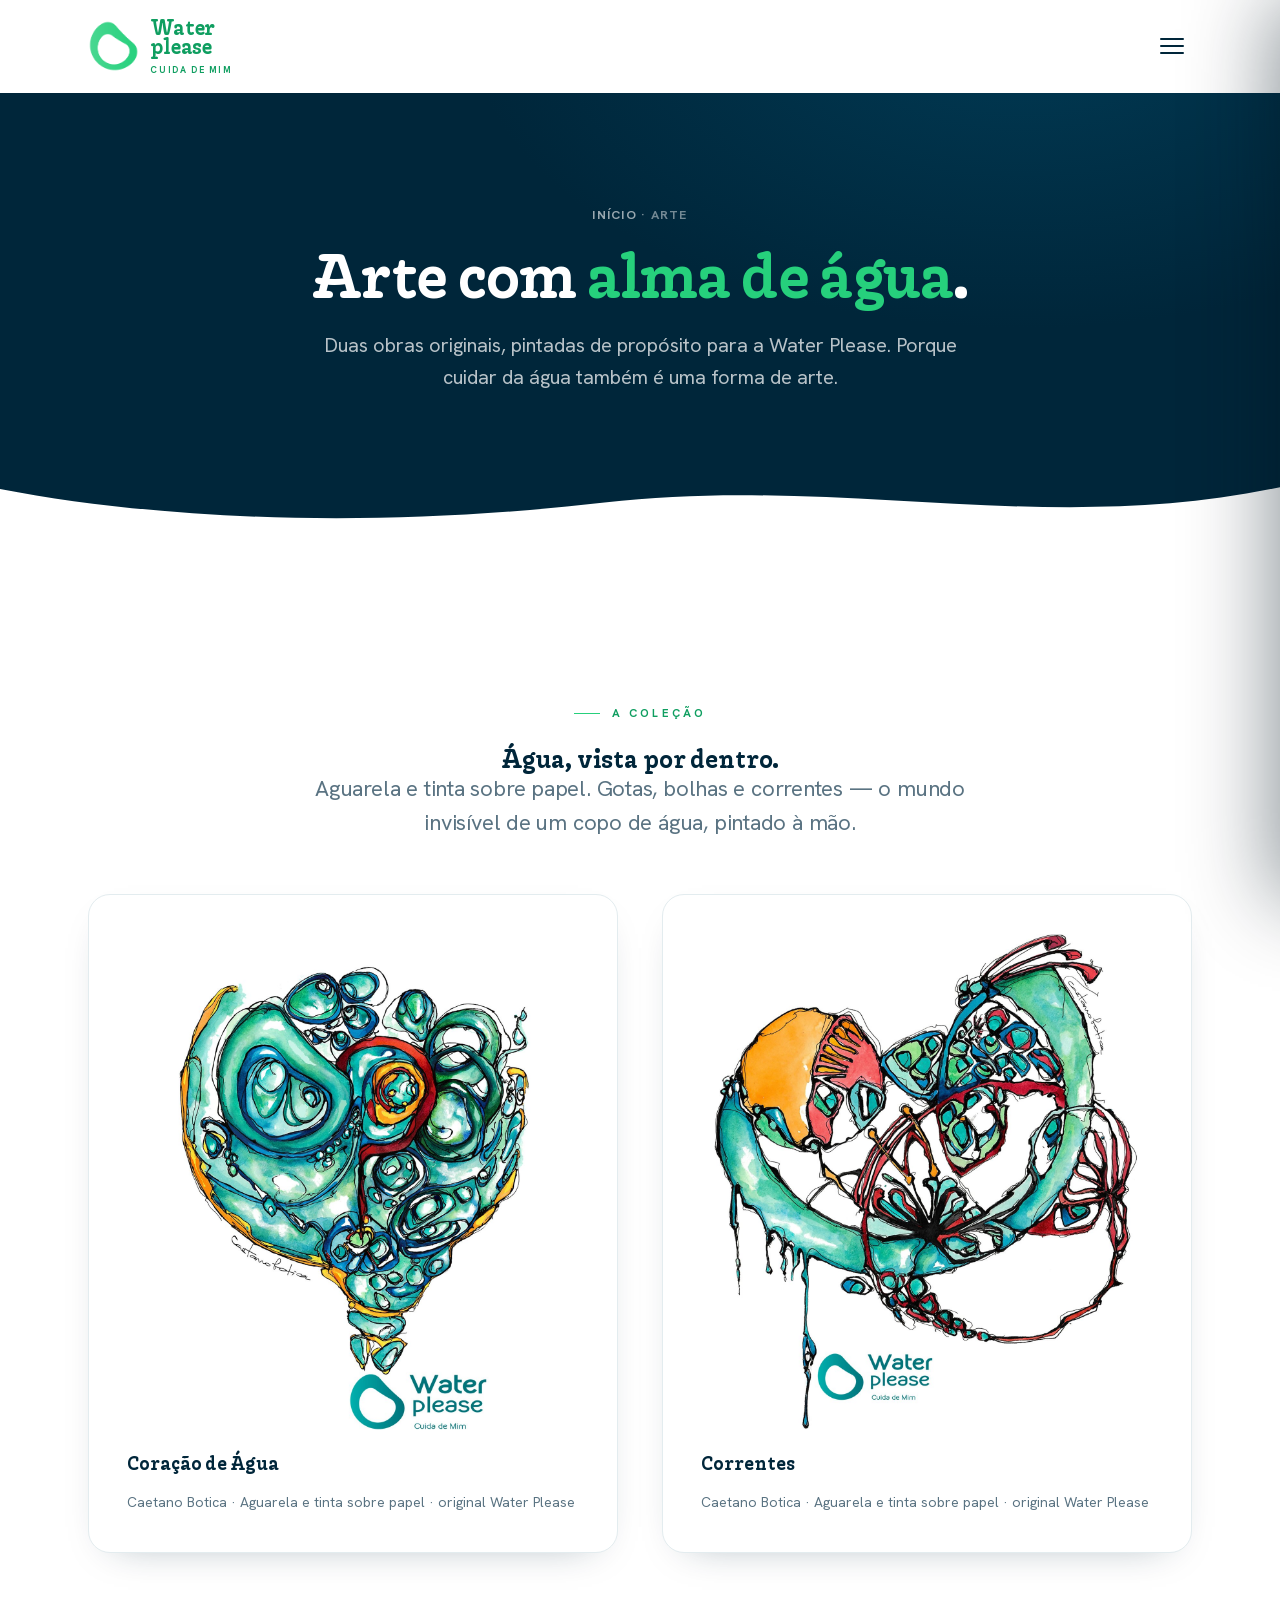
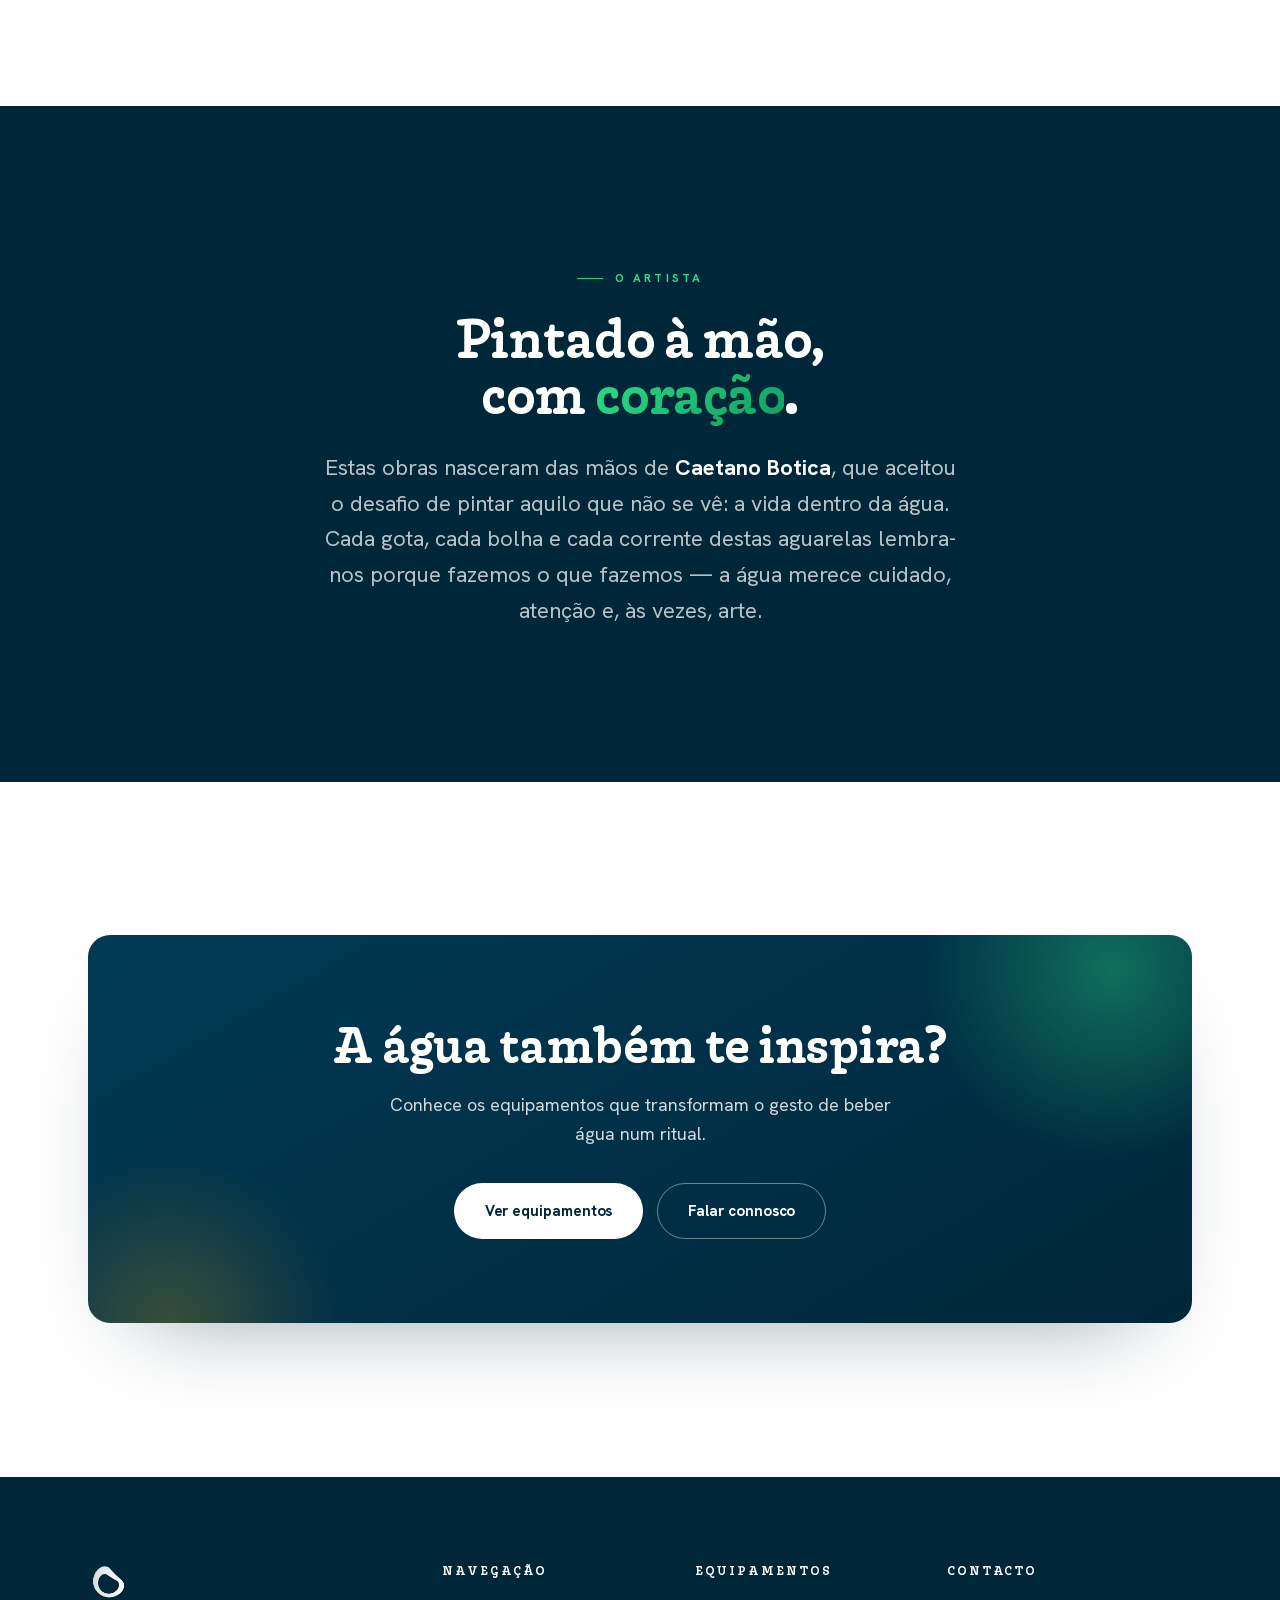
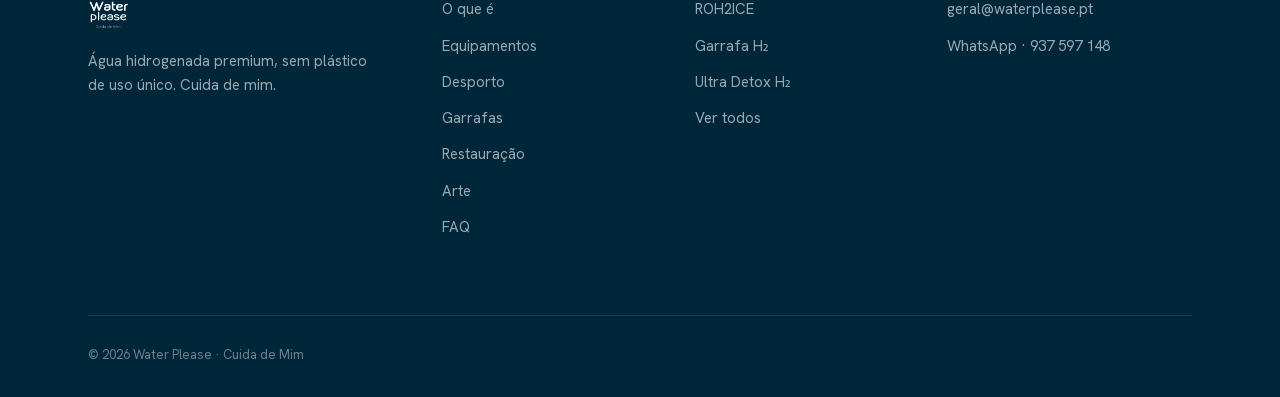
==== commit 3cb4249a: "Site: WhatsApp aponta para a WABA da Bia (937 597 148) Co-Authored-By: Claude Opus 4.8 (1M context) " ====
--- a/arte.html
+++ b/arte.html
@@ -96,7 +96,7 @@
       <div><img class="flogo" src="assets/logo-vertical-branco.png" alt="Water Please"><p style="font-size:15px;max-width:280px">Água hidrogenada premium, sem plástico de uso único. Cuida de mim.</p></div>
       <div><h4>Navegação</h4><ul><li><a href="o-que-e.html">O que é</a></li><li><a href="equipamentos.html">Equipamentos</a></li><li><a href="desporto.html">Desporto</a></li><li><a href="garrafas.html">Garrafas</a></li><li><a href="restauracao.html">Restauração</a></li><li><a href="arte.html">Arte</a></li><li><a href="index.html#faq">FAQ</a></li></ul></div>
       <div><h4>Equipamentos</h4><ul><li><a href="equipamentos/roh2ice.html">ROH2ICE</a></li><li><a href="equipamentos/garrafa-h2.html">Garrafa H₂</a></li><li><a href="equipamentos/ultra-detox-h2.html">Ultra Detox H₂</a></li><li><a href="equipamentos.html">Ver todos</a></li></ul></div>
-      <div><h4>Contacto</h4><ul><li><a href="mailto:geral@waterplease.pt">geral@waterplease.pt</a></li><li><a href="#" data-wpp>WhatsApp · 911 960 959</a></li></ul></div>
+      <div><h4>Contacto</h4><ul><li><a href="mailto:geral@waterplease.pt">geral@waterplease.pt</a></li><li><a href="#" data-wpp>WhatsApp · 937 597 148</a></li></ul></div>
     </div>
     <div class="footer-bottom"><span>© 2026 Water Please · Cuida de Mim</span></div>
   </div>
